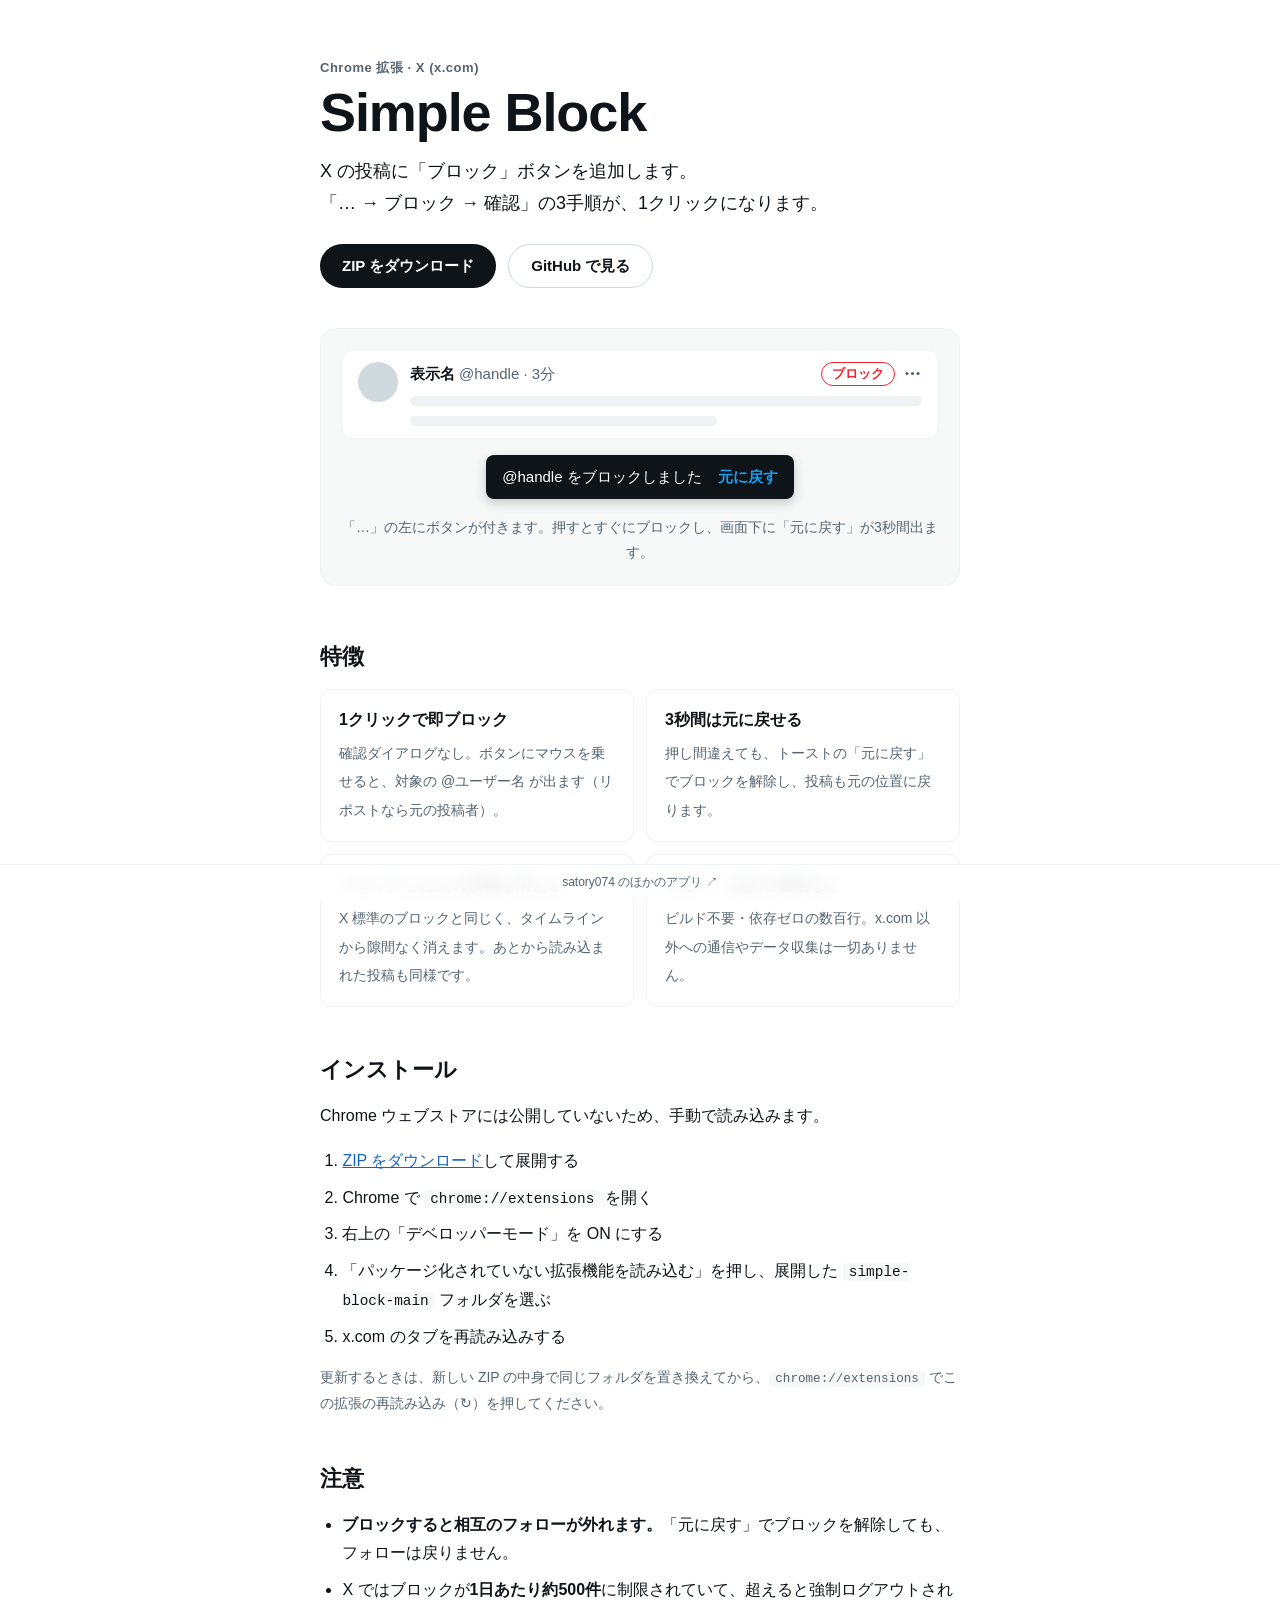
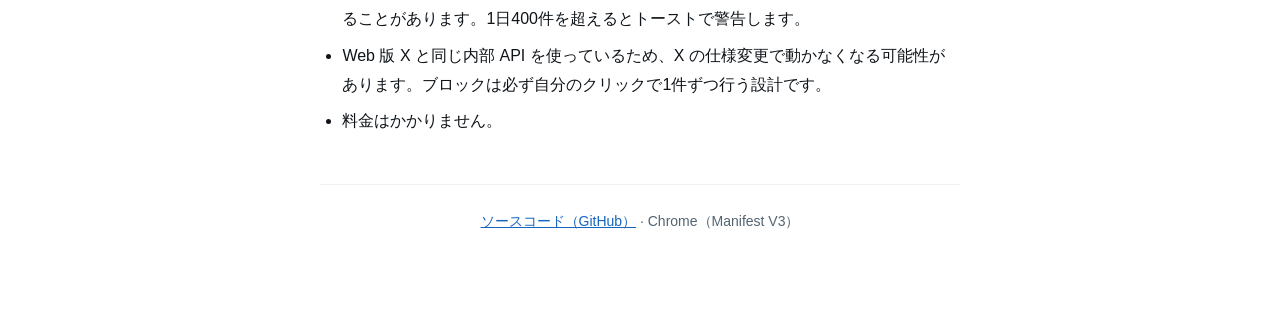
==== docs/index.html @ 55ebad95 "Add a GitHub Pages landing page for listing on satory074.com/apps docs/index.html introduces the ext" ====
<!doctype html>
<html lang="ja">
<head>
  <meta charset="utf-8" />
  <meta name="viewport" content="width=device-width, initial-scale=1" />
  <title>Simple Block — X のワンクリックブロック Chrome 拡張</title>
  <meta name="description" content="X (x.com) の各投稿に「ブロック」ボタンを追加する Chrome 拡張。確認なしで即ブロック、3秒間は元に戻せます。" />
  <meta property="og:type" content="website" />
  <meta property="og:locale" content="ja_JP" />
  <meta property="og:url" content="https://satory074.github.io/simple-block/" />
  <meta property="og:site_name" content="Simple Block" />
  <meta property="og:title" content="Simple Block — X のワンクリックブロック Chrome 拡張" />
  <meta property="og:description" content="X の投稿に「ブロック」ボタンを追加。「… → ブロック → 確認」を1クリックに。3秒間は元に戻せます。" />
  <meta property="og:image" content="https://satory074.github.io/simple-block/og-image.png" />
  <meta property="og:image:width" content="1200" />
  <meta property="og:image:height" content="630" />
  <meta property="og:image:type" content="image/png" />
  <meta property="og:image:alt" content="Simple Block — X の投稿に、ワンクリックの「ブロック」ボタン" />
  <meta name="twitter:card" content="summary_large_image" />
  <meta name="twitter:title" content="Simple Block — X のワンクリックブロック Chrome 拡張" />
  <meta name="twitter:description" content="X の投稿に「ブロック」ボタンを追加。「… → ブロック → 確認」を1クリックに。3秒間は元に戻せます。" />
  <meta name="twitter:image" content="https://satory074.github.io/simple-block/og-image.png" />
  <link rel="icon" href="data:image/svg+xml,%3Csvg xmlns='http://www.w3.org/2000/svg' viewBox='0 0 32 32'%3E%3Ccircle cx='16' cy='16' r='12' fill='none' stroke='%23f4212e' stroke-width='4'/%3E%3Cpath d='M7.5 7.5l17 17' stroke='%23f4212e' stroke-width='4'/%3E%3C/svg%3E" />
  <style>
    /* Colors follow the extension itself (content.css) and X's palette. */
    :root {
      --ink: #0f1419;
      --muted: #536471; /* 6.12:1 on white */
      --border: #eff3f4;
      --surface: #ffffff;
      --soft: #f7f9f9;
      --red: #f4212e;
      --accent: #1565c0; /* 5.75:1 on white */
      color-scheme: light;
    }
    * { box-sizing: border-box; }
    body {
      margin: 0;
      background: var(--surface);
      color: var(--ink);
      font: 16px/1.8 -apple-system, BlinkMacSystemFont, "Hiragino Sans", "Hiragino Kaku Gothic ProN", "Noto Sans JP", "Segoe UI", sans-serif;
      -webkit-text-size-adjust: 100%;
    }
    a { color: var(--accent); }
    code {
      padding: 1px 6px;
      border-radius: 4px;
      background: var(--soft);
      font: 0.9em ui-monospace, SFMono-Regular, Menlo, monospace;
    }
    main { max-width: 680px; margin: 0 auto; padding: 56px 20px 24px; }

    .eyebrow { margin: 0; color: var(--muted); font-size: 13px; font-weight: 700; letter-spacing: 0.04em; }
    h1 { margin: 4px 0 12px; font-size: clamp(38px, 9vw, 54px); line-height: 1.1; letter-spacing: -0.02em; }
    .lead { margin: 0 0 24px; font-size: 18px; }
    .cta { display: flex; flex-wrap: wrap; gap: 12px; margin: 0 0 40px; }
    .btn {
      display: inline-flex;
      align-items: center;
      min-height: 44px;
      padding: 0 22px;
      border-radius: 9999px;
      font-size: 15px;
      font-weight: 700;
      text-decoration: none;
    }
    .btn-primary { background: var(--ink); color: #fff; }
    .btn-primary:hover { background: #272c30; }
    .btn-secondary { border: 1px solid #cfd9de; color: var(--ink); }
    .btn-secondary:hover { background: var(--soft); }

    /* Mock of a post header with the extension's button, plus its toast */
    .demo { margin: 0 0 56px; padding: 20px; border: 1px solid var(--border); border-radius: 16px; background: var(--soft); }
    .post { display: flex; gap: 12px; padding: 12px 16px; border: 1px solid var(--border); border-radius: 12px; background: var(--surface); }
    .avatar { flex: none; width: 40px; height: 40px; border-radius: 50%; background: #cfd9de; }
    .post-body { flex: 1; min-width: 0; }
    .post-head { display: flex; align-items: center; gap: 4px; font-size: 15px; line-height: 20px; }
    .post-name { flex: none; font-weight: 700; }
    .post-meta { overflow: hidden; color: var(--muted); text-overflow: ellipsis; white-space: nowrap; }
    .post-actions { display: flex; flex: none; align-items: center; margin-left: auto; }
    .sb-btn {
      margin-right: 8px;
      padding: 2px 10px;
      border: 1px solid var(--red);
      border-radius: 9999px;
      color: var(--red);
      font-size: 13px;
      font-weight: 700;
      line-height: 18px;
      white-space: nowrap;
    }
    .caret { display: block; width: 19px; height: 19px; color: var(--muted); }
    .post-lines span { display: block; height: 10px; margin-top: 10px; border-radius: 5px; background: var(--border); }
    .post-lines span:last-child { width: 60%; }
    .toast {
      display: flex;
      gap: 16px;
      width: fit-content;
      max-width: 100%;
      margin: 16px auto 0;
      padding: 12px 16px;
      border-radius: 8px;
      background: var(--ink);
      color: #fff;
      font-size: 15px;
      line-height: 20px;
      box-shadow: 0 4px 12px rgba(0, 0, 0, 0.2);
    }
    .toast-undo { color: #1d9bf0; font-weight: 700; white-space: nowrap; }
    .demo figcaption { margin-top: 16px; color: var(--muted); font-size: 14px; text-align: center; }

    h2 { margin: 0 0 16px; font-size: 22px; line-height: 1.4; }
    section { margin: 0 0 48px; }
    .features { display: grid; grid-template-columns: repeat(auto-fit, minmax(260px, 1fr)); gap: 12px; margin: 0; padding: 0; list-style: none; }
    .features li { padding: 16px 18px; border: 1px solid var(--border); border-radius: 12px; }
    .features strong { display: block; margin-bottom: 4px; font-size: 16px; }
    .features span { color: var(--muted); font-size: 14px; line-height: 1.7; }
    .steps, .notes { margin: 0; padding-left: 1.4em; }
    .steps li, .notes li { margin-bottom: 8px; }
    .small { color: var(--muted); font-size: 14px; }
    .foot { padding: 24px 0 8px; border-top: 1px solid var(--border); color: var(--muted); font-size: 14px; text-align: center; }

    /* サイト間ナビ: 画面下端に常駐する控えめな逆リンクバー（→ satory074.com/apps）。
       正準仕様: basecamp/docs/app-backlink.md。本文を隠さない（body 側に高さ分の padding を予約） */
    .app-backlink-bar {
      position: fixed;
      inset-inline: 0;
      bottom: 0;
      z-index: 40;
      display: flex;
      align-items: center;
      justify-content: center;
      min-height: 36px;
      padding: 6px 12px;
      padding-bottom: calc(6px + env(safe-area-inset-bottom));
      background: color-mix(in srgb, var(--surface) 90%, transparent);
      -webkit-backdrop-filter: blur(8px);
      backdrop-filter: blur(8px);
      border-top: 1px solid var(--border);
      font-size: 12px;
    }
    .app-backlink-bar a {
      display: inline-flex;
      align-items: center;
      gap: 0.3em;
      /* ヒット領域を WCAG 2.5.8 の 24px 以上に拡大（負マージンで見た目の高さは不変） */
      padding: 8px 14px;
      margin: -8px 0;
      color: var(--muted);
      text-decoration: none;
      transition: color 0.12s ease;
    }
    .app-backlink-bar a:hover {
      color: var(--accent);
    }
    body {
      padding-bottom: calc(48px + env(safe-area-inset-bottom));
    }
    /* ページ内アンカー遷移時に固定バーが飛び先を隠さないように */
    html {
      scroll-padding-bottom: calc(48px + env(safe-area-inset-bottom));
    }
  </style>
</head>
<body>
  <main>
    <p class="eyebrow">Chrome 拡張 · X (x.com)</p>
    <h1>Simple Block</h1>
    <p class="lead">X の投稿に「ブロック」ボタンを追加します。<br />「… → ブロック → 確認」の3手順が、1クリックになります。</p>
    <div class="cta">
      <a class="btn btn-primary" href="https://github.com/satory074/simple-block/archive/refs/heads/main.zip">ZIP をダウンロード</a>
      <a class="btn btn-secondary" href="https://github.com/satory074/simple-block">GitHub で見る</a>
    </div>

    <figure class="demo" aria-label="X の投稿に追加されたブロックボタンと、ブロック後に出るトーストのイメージ">
      <div class="post" aria-hidden="true">
        <div class="avatar"></div>
        <div class="post-body">
          <div class="post-head">
            <span class="post-name">表示名</span>
            <span class="post-meta">@handle · 3分</span>
            <span class="post-actions">
              <span class="sb-btn">ブロック</span>
              <svg class="caret" viewBox="0 0 24 24" fill="currentColor"><circle cx="5" cy="12" r="2" /><circle cx="12" cy="12" r="2" /><circle cx="19" cy="12" r="2" /></svg>
            </span>
          </div>
          <div class="post-lines"><span></span><span></span></div>
        </div>
      </div>
      <div class="toast" aria-hidden="true"><span>@handle をブロックしました</span><span class="toast-undo">元に戻す</span></div>
      <figcaption>「…」の左にボタンが付きます。押すとすぐにブロックし、画面下に「元に戻す」が3秒間出ます。</figcaption>
    </figure>

    <section aria-labelledby="features">
      <h2 id="features">特徴</h2>
      <ul class="features">
        <li><strong>1クリックで即ブロック</strong><span>確認ダイアログなし。ボタンにマウスを乗せると、対象の @ユーザー名 が出ます（リポストなら元の投稿者）。</span></li>
        <li><strong>3秒間は元に戻せる</strong><span>押し間違えても、トーストの「元に戻す」でブロックを解除し、投稿も元の位置に戻ります。</span></li>
        <li><strong>ブロックした人の投稿は消える</strong><span>X 標準のブロックと同じく、タイムラインから隙間なく消えます。あとから読み込まれた投稿も同様です。</span></li>
        <li><strong>小さく、余計な通信なし</strong><span>ビルド不要・依存ゼロの数百行。x.com 以外への通信やデータ収集は一切ありません。</span></li>
      </ul>
    </section>

    <section aria-labelledby="install">
      <h2 id="install">インストール</h2>
      <p>Chrome ウェブストアには公開していないため、手動で読み込みます。</p>
      <ol class="steps">
        <li><a href="https://github.com/satory074/simple-block/archive/refs/heads/main.zip">ZIP をダウンロード</a>して展開する</li>
        <li>Chrome で <code>chrome://extensions</code> を開く</li>
        <li>右上の「デベロッパーモード」を ON にする</li>
        <li>「パッケージ化されていない拡張機能を読み込む」を押し、展開した <code>simple-block-main</code> フォルダを選ぶ</li>
        <li>x.com のタブを再読み込みする</li>
      </ol>
      <p class="small">更新するときは、新しい ZIP の中身で同じフォルダを置き換えてから、<code>chrome://extensions</code> でこの拡張の再読み込み（↻）を押してください。</p>
    </section>

    <section aria-labelledby="notes">
      <h2 id="notes">注意</h2>
      <ul class="notes">
        <li><strong>ブロックすると相互のフォローが外れます。</strong>「元に戻す」でブロックを解除しても、フォローは戻りません。</li>
        <li>X ではブロックが<strong>1日あたり約500件</strong>に制限されていて、超えると強制ログアウトされることがあります。1日400件を超えるとトーストで警告します。</li>
        <li>Web 版 X と同じ内部 API を使っているため、X の仕様変更で動かなくなる可能性があります。ブロックは必ず自分のクリックで1件ずつ行う設計です。</li>
        <li>料金はかかりません。</li>
      </ul>
    </section>

    <footer class="foot">
      <a href="https://github.com/satory074/simple-block">ソースコード（GitHub）</a> · Chrome（Manifest V3）
    </footer>
  </main>

  <!-- サイト間ナビ: 画面下端に常駐する控えめな逆リンクバー（→ satory074.com/apps）。
       正準仕様: basecamp/docs/app-backlink.md -->
  <nav class="app-backlink-bar" aria-label="サイト間ナビゲーション">
    <a href="https://satory074.com/apps/" target="_blank" rel="noopener"
       aria-label="satory074 のほかのアプリ一覧を新しいタブで開く"
       >satory074 のほかのアプリ <span aria-hidden="true">↗</span></a>
  </nav>
</body>
</html>
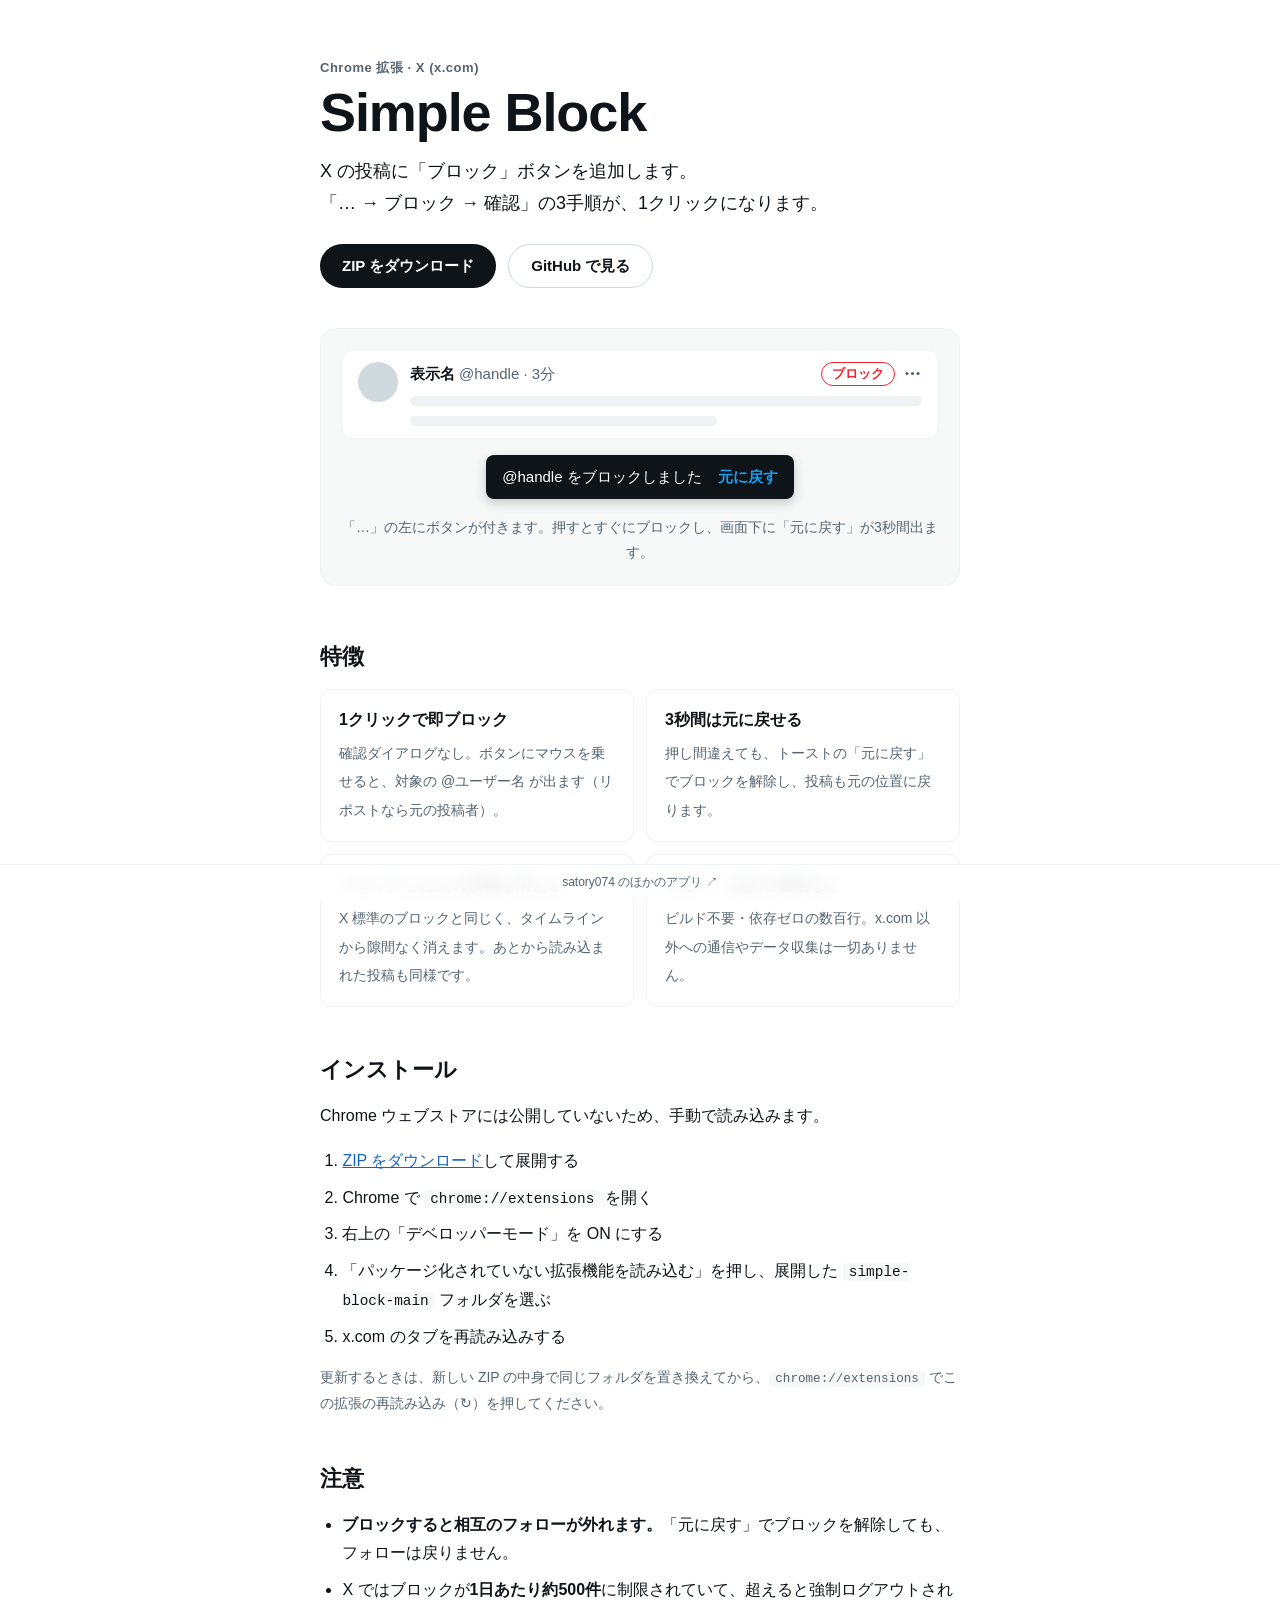
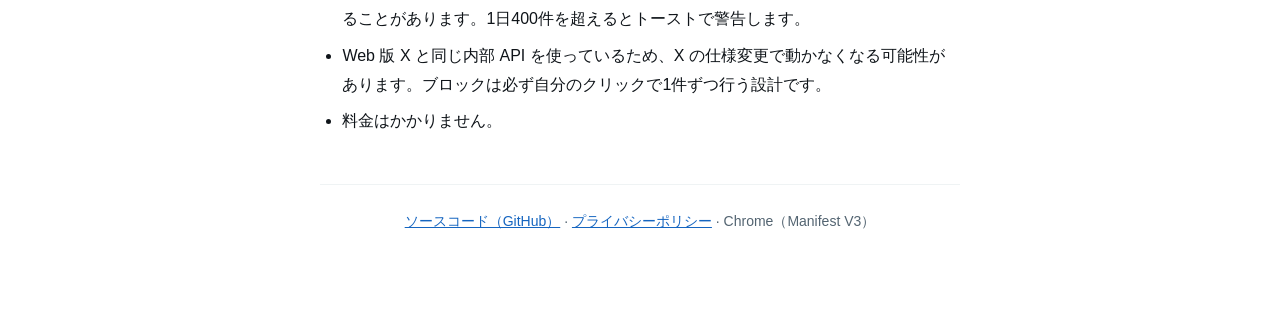
==== commit 1018ee45: "Prepare Simple Block for the Chrome Web Store The store needs icons, a privacy policy URL, and a nam" ====
--- a/docs/index.html
+++ b/docs/index.html
@@ -225,7 +225,7 @@
     </section>
 
     <footer class="foot">
-      <a href="https://github.com/satory074/simple-block">ソースコード（GitHub）</a> · Chrome（Manifest V3）
+      <a href="https://github.com/satory074/simple-block">ソースコード（GitHub）</a> · <a href="privacy.html">プライバシーポリシー</a> · Chrome（Manifest V3）
     </footer>
   </main>
 
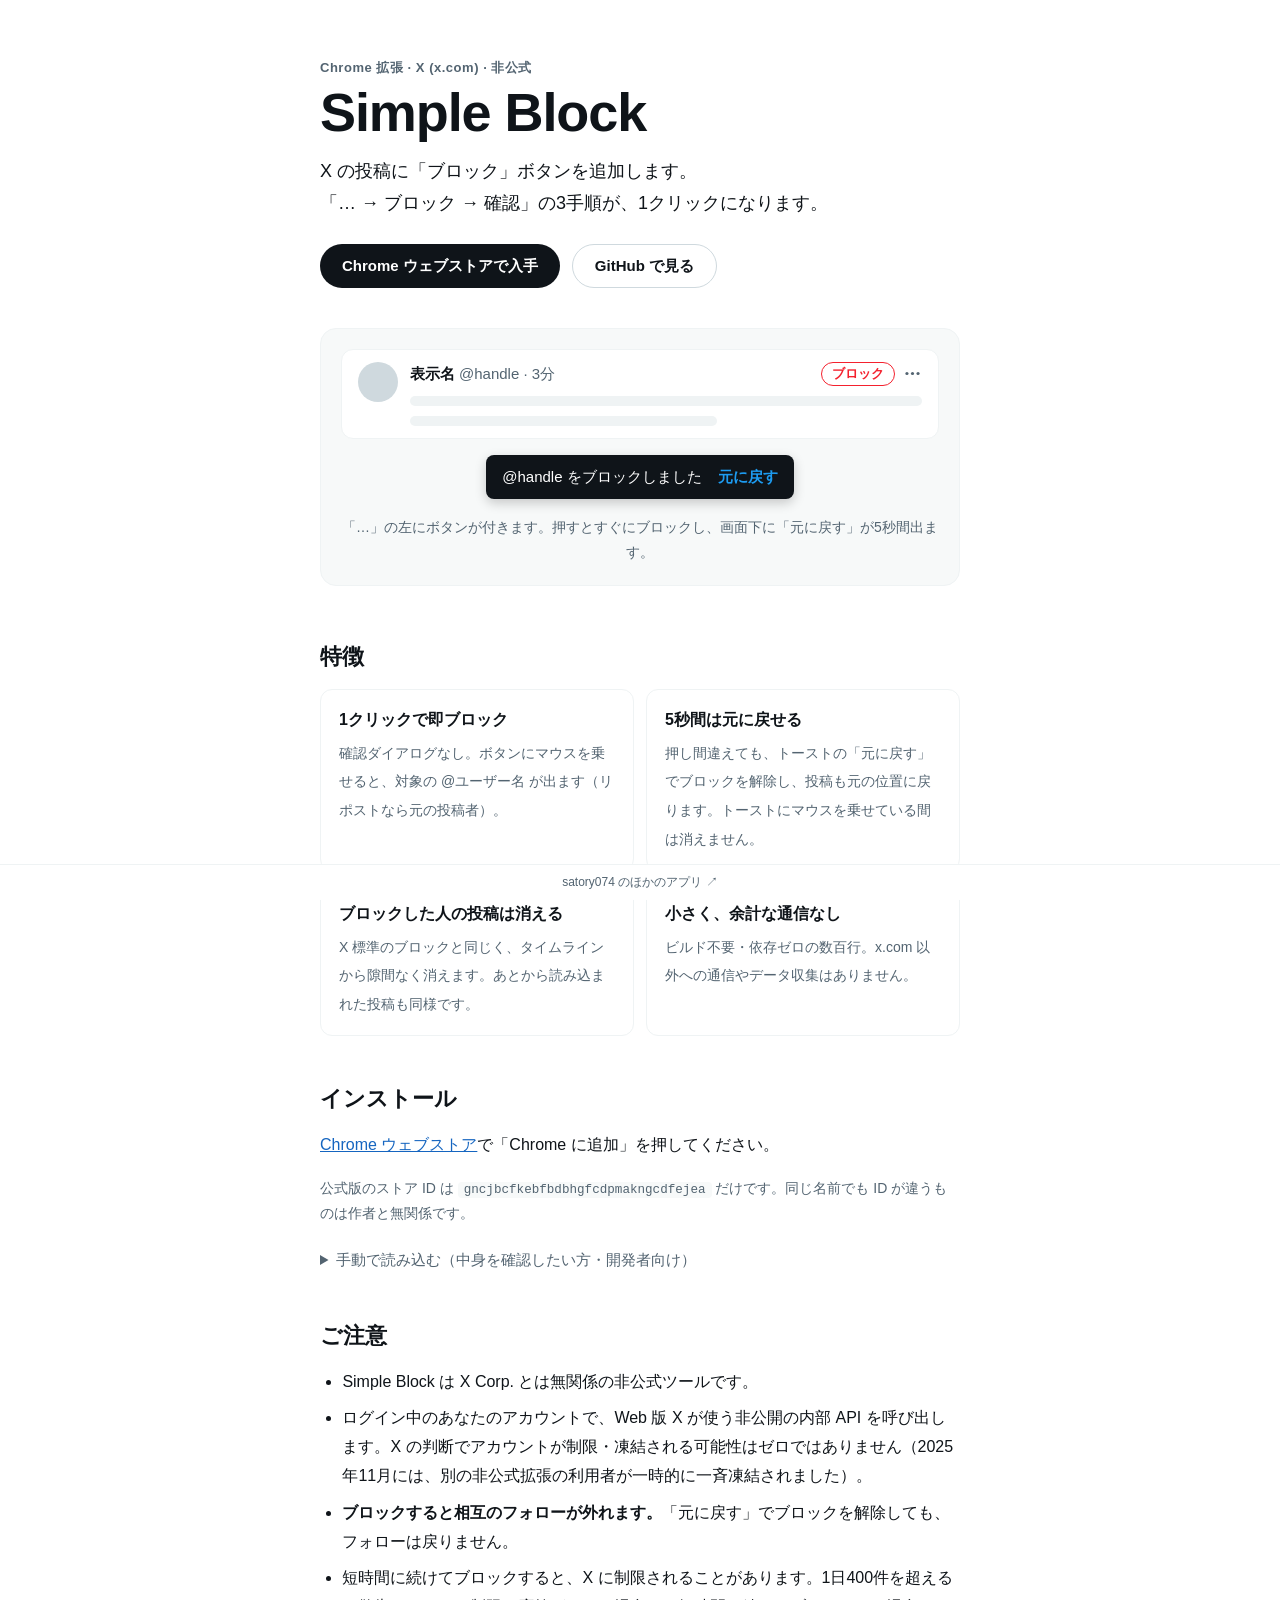
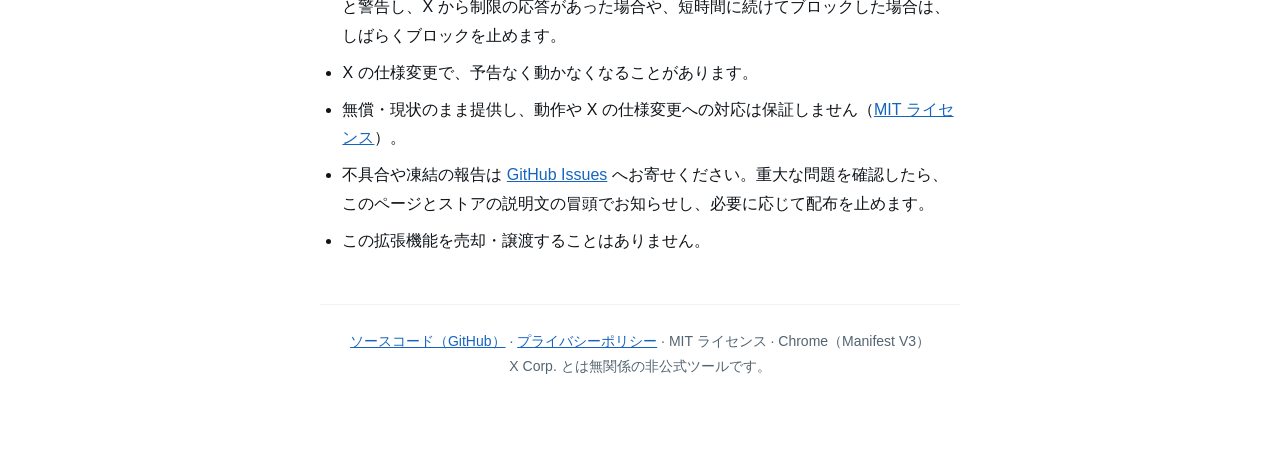
==== commit 7b427ec0: "Harden Simple Block against account and backlash risks (v1.0.1) - Only treat an author as the target" ====
--- a/docs/index.html
+++ b/docs/index.html
@@ -4,13 +4,13 @@
   <meta charset="utf-8" />
   <meta name="viewport" content="width=device-width, initial-scale=1" />
   <title>Simple Block — X のワンクリックブロック Chrome 拡張</title>
-  <meta name="description" content="X (x.com) の各投稿に「ブロック」ボタンを追加する Chrome 拡張。確認なしで即ブロック、3秒間は元に戻せます。" />
+  <meta name="description" content="X (x.com) の各投稿に「ブロック」ボタンを追加する Chrome 拡張。確認なしで即ブロック、5秒間は元に戻せます。" />
   <meta property="og:type" content="website" />
   <meta property="og:locale" content="ja_JP" />
   <meta property="og:url" content="https://satory074.github.io/simple-block/" />
   <meta property="og:site_name" content="Simple Block" />
   <meta property="og:title" content="Simple Block — X のワンクリックブロック Chrome 拡張" />
-  <meta property="og:description" content="X の投稿に「ブロック」ボタンを追加。「… → ブロック → 確認」を1クリックに。3秒間は元に戻せます。" />
+  <meta property="og:description" content="X の投稿に「ブロック」ボタンを追加。「… → ブロック → 確認」を1クリックに。5秒間は元に戻せます。" />
   <meta property="og:image" content="https://satory074.github.io/simple-block/og-image.png" />
   <meta property="og:image:width" content="1200" />
   <meta property="og:image:height" content="630" />
@@ -18,7 +18,7 @@
   <meta property="og:image:alt" content="Simple Block — X の投稿に、ワンクリックの「ブロック」ボタン" />
   <meta name="twitter:card" content="summary_large_image" />
   <meta name="twitter:title" content="Simple Block — X のワンクリックブロック Chrome 拡張" />
-  <meta name="twitter:description" content="X の投稿に「ブロック」ボタンを追加。「… → ブロック → 確認」を1クリックに。3秒間は元に戻せます。" />
+  <meta name="twitter:description" content="X の投稿に「ブロック」ボタンを追加。「… → ブロック → 確認」を1クリックに。5秒間は元に戻せます。" />
   <meta name="twitter:image" content="https://satory074.github.io/simple-block/og-image.png" />
   <link rel="icon" href="data:image/svg+xml,%3Csvg xmlns='http://www.w3.org/2000/svg' viewBox='0 0 32 32'%3E%3Ccircle cx='16' cy='16' r='12' fill='none' stroke='%23f4212e' stroke-width='4'/%3E%3Cpath d='M7.5 7.5l17 17' stroke='%23f4212e' stroke-width='4'/%3E%3C/svg%3E" />
   <style>
@@ -118,6 +118,9 @@
     .steps, .notes { margin: 0; padding-left: 1.4em; }
     .steps li, .notes li { margin-bottom: 8px; }
     .small { color: var(--muted); font-size: 14px; }
+    details { margin-top: 20px; }
+    summary { color: var(--muted); font-size: 15px; cursor: pointer; }
+    details[open] summary { margin-bottom: 12px; }
     .foot { padding: 24px 0 8px; border-top: 1px solid var(--border); color: var(--muted); font-size: 14px; text-align: center; }
 
     /* サイト間ナビ: 画面下端に常駐する控えめな逆リンクバー（→ satory074.com/apps）。
@@ -164,11 +167,11 @@
 </head>
 <body>
   <main>
-    <p class="eyebrow">Chrome 拡張 · X (x.com)</p>
+    <p class="eyebrow">Chrome 拡張 · X (x.com) · 非公式</p>
     <h1>Simple Block</h1>
     <p class="lead">X の投稿に「ブロック」ボタンを追加します。<br />「… → ブロック → 確認」の3手順が、1クリックになります。</p>
     <div class="cta">
-      <a class="btn btn-primary" href="https://github.com/satory074/simple-block/archive/refs/heads/main.zip">ZIP をダウンロード</a>
+      <a class="btn btn-primary" href="https://chromewebstore.google.com/detail/gncjbcfkebfbdbhgfcdpmakngcdfejea">Chrome ウェブストアで入手</a>
       <a class="btn btn-secondary" href="https://github.com/satory074/simple-block">GitHub で見る</a>
     </div>
 
@@ -188,44 +191,53 @@
         </div>
       </div>
       <div class="toast" aria-hidden="true"><span>@handle をブロックしました</span><span class="toast-undo">元に戻す</span></div>
-      <figcaption>「…」の左にボタンが付きます。押すとすぐにブロックし、画面下に「元に戻す」が3秒間出ます。</figcaption>
+      <figcaption>「…」の左にボタンが付きます。押すとすぐにブロックし、画面下に「元に戻す」が5秒間出ます。</figcaption>
     </figure>
 
     <section aria-labelledby="features">
       <h2 id="features">特徴</h2>
       <ul class="features">
         <li><strong>1クリックで即ブロック</strong><span>確認ダイアログなし。ボタンにマウスを乗せると、対象の @ユーザー名 が出ます（リポストなら元の投稿者）。</span></li>
-        <li><strong>3秒間は元に戻せる</strong><span>押し間違えても、トーストの「元に戻す」でブロックを解除し、投稿も元の位置に戻ります。</span></li>
+        <li><strong>5秒間は元に戻せる</strong><span>押し間違えても、トーストの「元に戻す」でブロックを解除し、投稿も元の位置に戻ります。トーストにマウスを乗せている間は消えません。</span></li>
         <li><strong>ブロックした人の投稿は消える</strong><span>X 標準のブロックと同じく、タイムラインから隙間なく消えます。あとから読み込まれた投稿も同様です。</span></li>
-        <li><strong>小さく、余計な通信なし</strong><span>ビルド不要・依存ゼロの数百行。x.com 以外への通信やデータ収集は一切ありません。</span></li>
+        <li><strong>小さく、余計な通信なし</strong><span>ビルド不要・依存ゼロの数百行。x.com 以外への通信やデータ収集はありません。</span></li>
       </ul>
     </section>
 
     <section aria-labelledby="install">
       <h2 id="install">インストール</h2>
-      <p>Chrome ウェブストアには公開していないため、手動で読み込みます。</p>
-      <ol class="steps">
-        <li><a href="https://github.com/satory074/simple-block/archive/refs/heads/main.zip">ZIP をダウンロード</a>して展開する</li>
-        <li>Chrome で <code>chrome://extensions</code> を開く</li>
-        <li>右上の「デベロッパーモード」を ON にする</li>
-        <li>「パッケージ化されていない拡張機能を読み込む」を押し、展開した <code>simple-block-main</code> フォルダを選ぶ</li>
-        <li>x.com のタブを再読み込みする</li>
-      </ol>
-      <p class="small">更新するときは、新しい ZIP の中身で同じフォルダを置き換えてから、<code>chrome://extensions</code> でこの拡張の再読み込み（↻）を押してください。</p>
+      <p><a href="https://chromewebstore.google.com/detail/gncjbcfkebfbdbhgfcdpmakngcdfejea">Chrome ウェブストア</a>で「Chrome に追加」を押してください。</p>
+      <p class="small">公式版のストア ID は <code>gncjbcfkebfbdbhgfcdpmakngcdfejea</code> だけです。同じ名前でも ID が違うものは作者と無関係です。</p>
+      <details>
+        <summary>手動で読み込む（中身を確認したい方・開発者向け）</summary>
+        <ol class="steps">
+          <li><a href="https://github.com/satory074/simple-block/archive/refs/heads/main.zip">ZIP をダウンロード</a>して展開する</li>
+          <li>Chrome で <code>chrome://extensions</code> を開く</li>
+          <li>右上の「デベロッパーモード」を ON にする</li>
+          <li>「パッケージ化されていない拡張機能を読み込む」を押し、展開した <code>simple-block-main</code> フォルダを選ぶ</li>
+          <li>x.com のタブを再読み込みする</li>
+        </ol>
+        <p class="small">手動で読み込んだ場合は自動更新されません。更新するときは、新しい ZIP の中身で同じフォルダを置き換えてから、<code>chrome://extensions</code> でこの拡張の再読み込み（↻）を押してください。</p>
+      </details>
     </section>
 
     <section aria-labelledby="notes">
-      <h2 id="notes">注意</h2>
+      <h2 id="notes">ご注意</h2>
       <ul class="notes">
+        <li>Simple Block は X Corp. とは無関係の非公式ツールです。</li>
+        <li>ログイン中のあなたのアカウントで、Web 版 X が使う非公開の内部 API を呼び出します。X の判断でアカウントが制限・凍結される可能性はゼロではありません（2025年11月には、別の非公式拡張の利用者が一時的に一斉凍結されました）。</li>
         <li><strong>ブロックすると相互のフォローが外れます。</strong>「元に戻す」でブロックを解除しても、フォローは戻りません。</li>
-        <li>X ではブロックが<strong>1日あたり約500件</strong>に制限されていて、超えると強制ログアウトされることがあります。1日400件を超えるとトーストで警告します。</li>
-        <li>Web 版 X と同じ内部 API を使っているため、X の仕様変更で動かなくなる可能性があります。ブロックは必ず自分のクリックで1件ずつ行う設計です。</li>
-        <li>料金はかかりません。</li>
+        <li>短時間に続けてブロックすると、X に制限されることがあります。1日400件を超えると警告し、X から制限の応答があった場合や、短時間に続けてブロックした場合は、しばらくブロックを止めます。</li>
+        <li>X の仕様変更で、予告なく動かなくなることがあります。</li>
+        <li>無償・現状のまま提供し、動作や X の仕様変更への対応は保証しません（<a href="https://github.com/satory074/simple-block/blob/main/LICENSE">MIT ライセンス</a>）。</li>
+        <li>不具合や凍結の報告は <a href="https://github.com/satory074/simple-block/issues">GitHub Issues</a> へお寄せください。重大な問題を確認したら、このページとストアの説明文の冒頭でお知らせし、必要に応じて配布を止めます。</li>
+        <li>この拡張機能を売却・譲渡することはありません。</li>
       </ul>
     </section>
 
     <footer class="foot">
-      <a href="https://github.com/satory074/simple-block">ソースコード（GitHub）</a> · <a href="privacy.html">プライバシーポリシー</a> · Chrome（Manifest V3）
+      <a href="https://github.com/satory074/simple-block">ソースコード（GitHub）</a> · <a href="privacy.html">プライバシーポリシー</a> · MIT ライセンス · Chrome（Manifest V3）<br />
+      X Corp. とは無関係の非公式ツールです。
     </footer>
   </main>
 
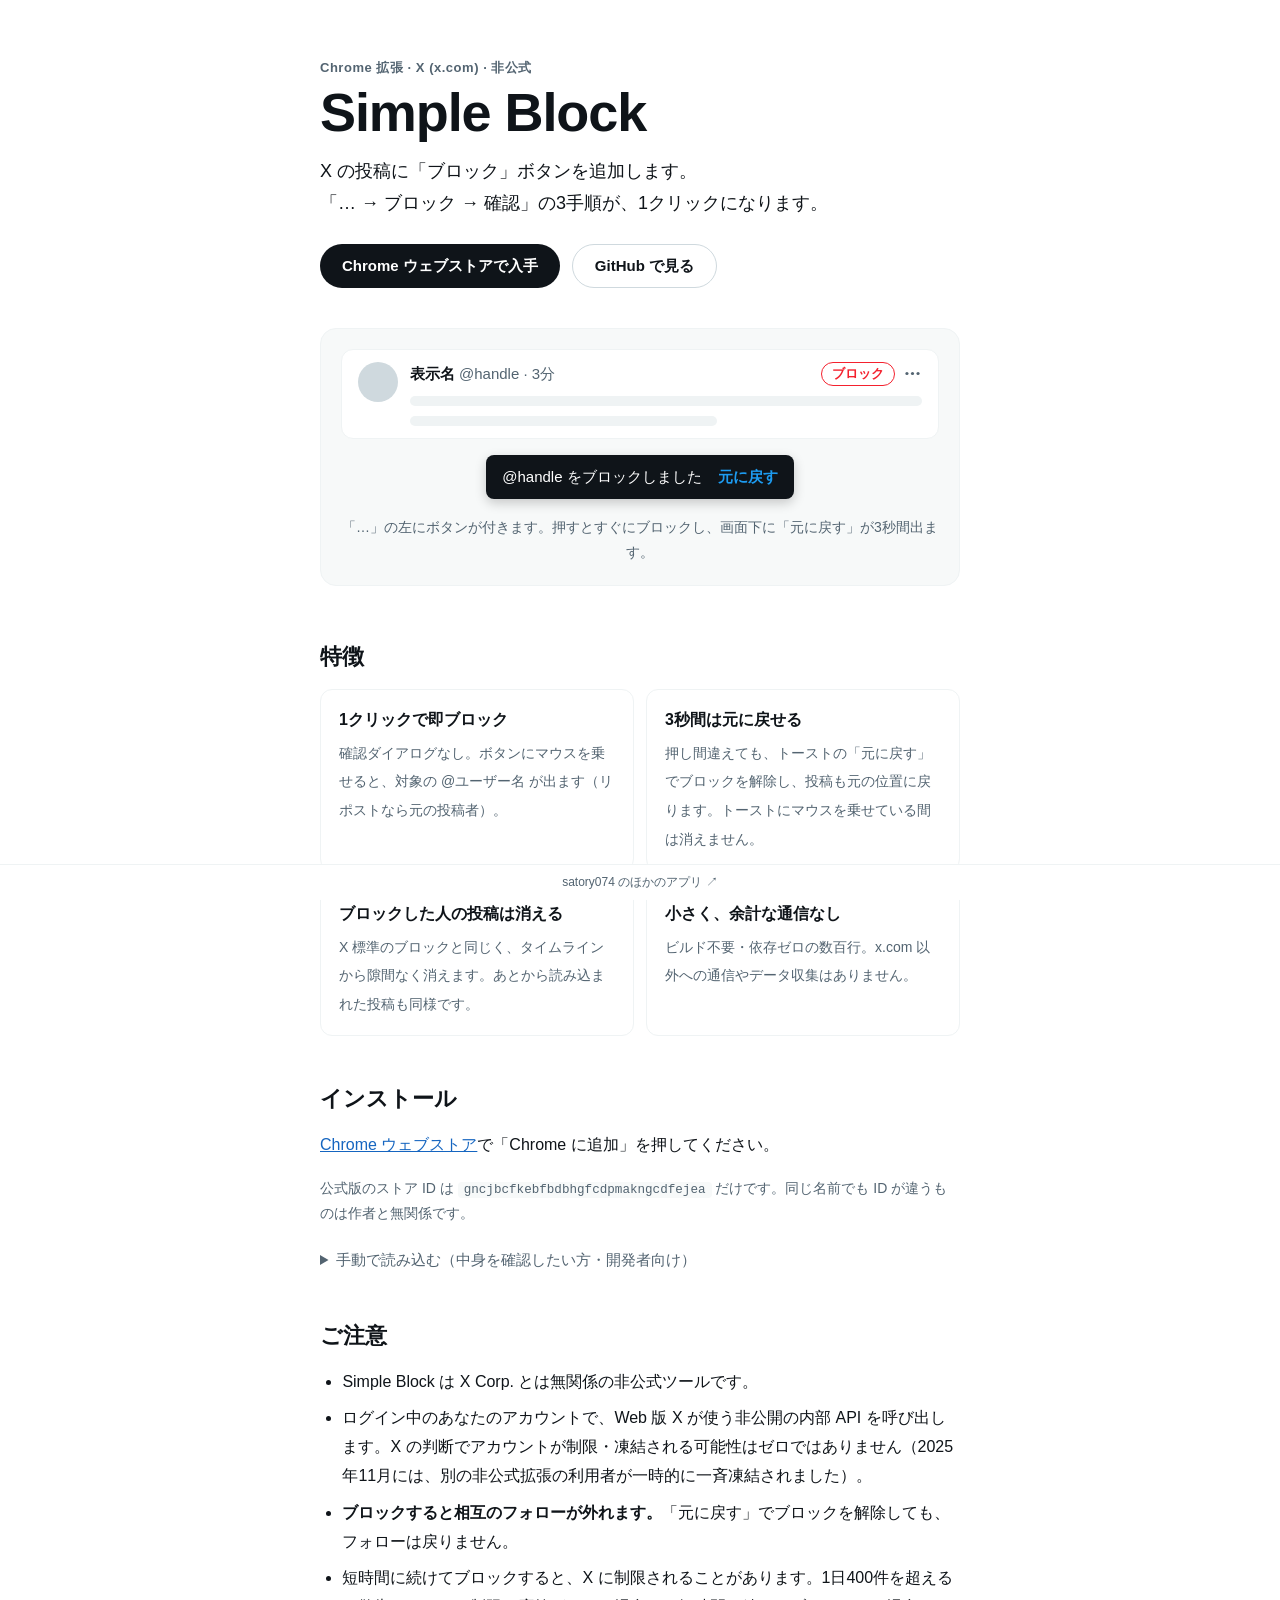
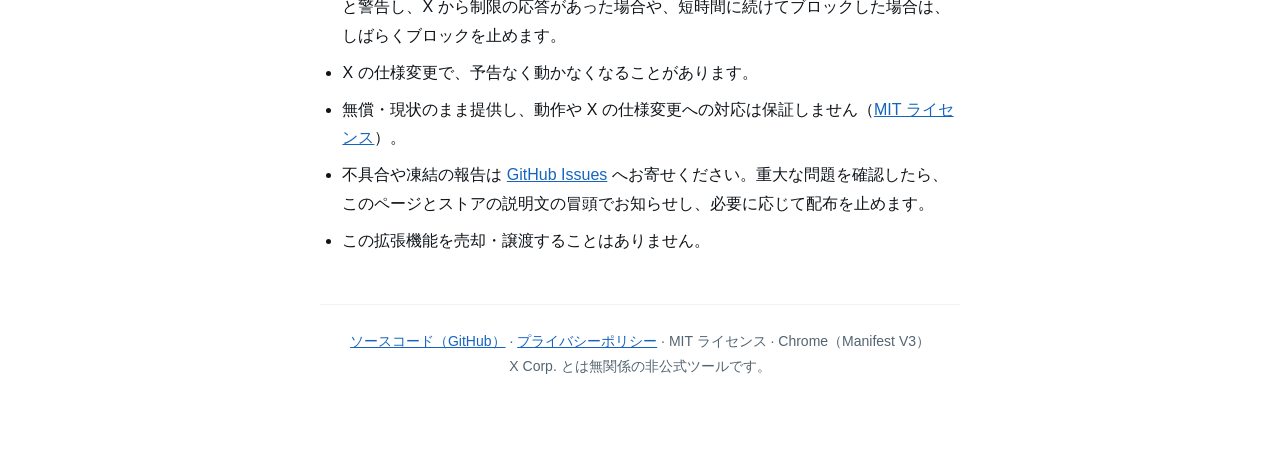
==== commit 23cd88d1: "Restore the 3-second undo (v1.0.2) v1.0.1 lengthened the undo toast to 5 seconds, which silently rev" ====
--- a/docs/index.html
+++ b/docs/index.html
@@ -4,13 +4,13 @@
   <meta charset="utf-8" />
   <meta name="viewport" content="width=device-width, initial-scale=1" />
   <title>Simple Block — X のワンクリックブロック Chrome 拡張</title>
-  <meta name="description" content="X (x.com) の各投稿に「ブロック」ボタンを追加する Chrome 拡張。確認なしで即ブロック、5秒間は元に戻せます。" />
+  <meta name="description" content="X (x.com) の各投稿に「ブロック」ボタンを追加する Chrome 拡張。確認なしで即ブロック、3秒間は元に戻せます。" />
   <meta property="og:type" content="website" />
   <meta property="og:locale" content="ja_JP" />
   <meta property="og:url" content="https://satory074.github.io/simple-block/" />
   <meta property="og:site_name" content="Simple Block" />
   <meta property="og:title" content="Simple Block — X のワンクリックブロック Chrome 拡張" />
-  <meta property="og:description" content="X の投稿に「ブロック」ボタンを追加。「… → ブロック → 確認」を1クリックに。5秒間は元に戻せます。" />
+  <meta property="og:description" content="X の投稿に「ブロック」ボタンを追加。「… → ブロック → 確認」を1クリックに。3秒間は元に戻せます。" />
   <meta property="og:image" content="https://satory074.github.io/simple-block/og-image.png" />
   <meta property="og:image:width" content="1200" />
   <meta property="og:image:height" content="630" />
@@ -18,7 +18,7 @@
   <meta property="og:image:alt" content="Simple Block — X の投稿に、ワンクリックの「ブロック」ボタン" />
   <meta name="twitter:card" content="summary_large_image" />
   <meta name="twitter:title" content="Simple Block — X のワンクリックブロック Chrome 拡張" />
-  <meta name="twitter:description" content="X の投稿に「ブロック」ボタンを追加。「… → ブロック → 確認」を1クリックに。5秒間は元に戻せます。" />
+  <meta name="twitter:description" content="X の投稿に「ブロック」ボタンを追加。「… → ブロック → 確認」を1クリックに。3秒間は元に戻せます。" />
   <meta name="twitter:image" content="https://satory074.github.io/simple-block/og-image.png" />
   <link rel="icon" href="data:image/svg+xml,%3Csvg xmlns='http://www.w3.org/2000/svg' viewBox='0 0 32 32'%3E%3Ccircle cx='16' cy='16' r='12' fill='none' stroke='%23f4212e' stroke-width='4'/%3E%3Cpath d='M7.5 7.5l17 17' stroke='%23f4212e' stroke-width='4'/%3E%3C/svg%3E" />
   <style>
@@ -191,14 +191,14 @@
         </div>
       </div>
       <div class="toast" aria-hidden="true"><span>@handle をブロックしました</span><span class="toast-undo">元に戻す</span></div>
-      <figcaption>「…」の左にボタンが付きます。押すとすぐにブロックし、画面下に「元に戻す」が5秒間出ます。</figcaption>
+      <figcaption>「…」の左にボタンが付きます。押すとすぐにブロックし、画面下に「元に戻す」が3秒間出ます。</figcaption>
     </figure>
 
     <section aria-labelledby="features">
       <h2 id="features">特徴</h2>
       <ul class="features">
         <li><strong>1クリックで即ブロック</strong><span>確認ダイアログなし。ボタンにマウスを乗せると、対象の @ユーザー名 が出ます（リポストなら元の投稿者）。</span></li>
-        <li><strong>5秒間は元に戻せる</strong><span>押し間違えても、トーストの「元に戻す」でブロックを解除し、投稿も元の位置に戻ります。トーストにマウスを乗せている間は消えません。</span></li>
+        <li><strong>3秒間は元に戻せる</strong><span>押し間違えても、トーストの「元に戻す」でブロックを解除し、投稿も元の位置に戻ります。トーストにマウスを乗せている間は消えません。</span></li>
         <li><strong>ブロックした人の投稿は消える</strong><span>X 標準のブロックと同じく、タイムラインから隙間なく消えます。あとから読み込まれた投稿も同様です。</span></li>
         <li><strong>小さく、余計な通信なし</strong><span>ビルド不要・依存ゼロの数百行。x.com 以外への通信やデータ収集はありません。</span></li>
       </ul>
